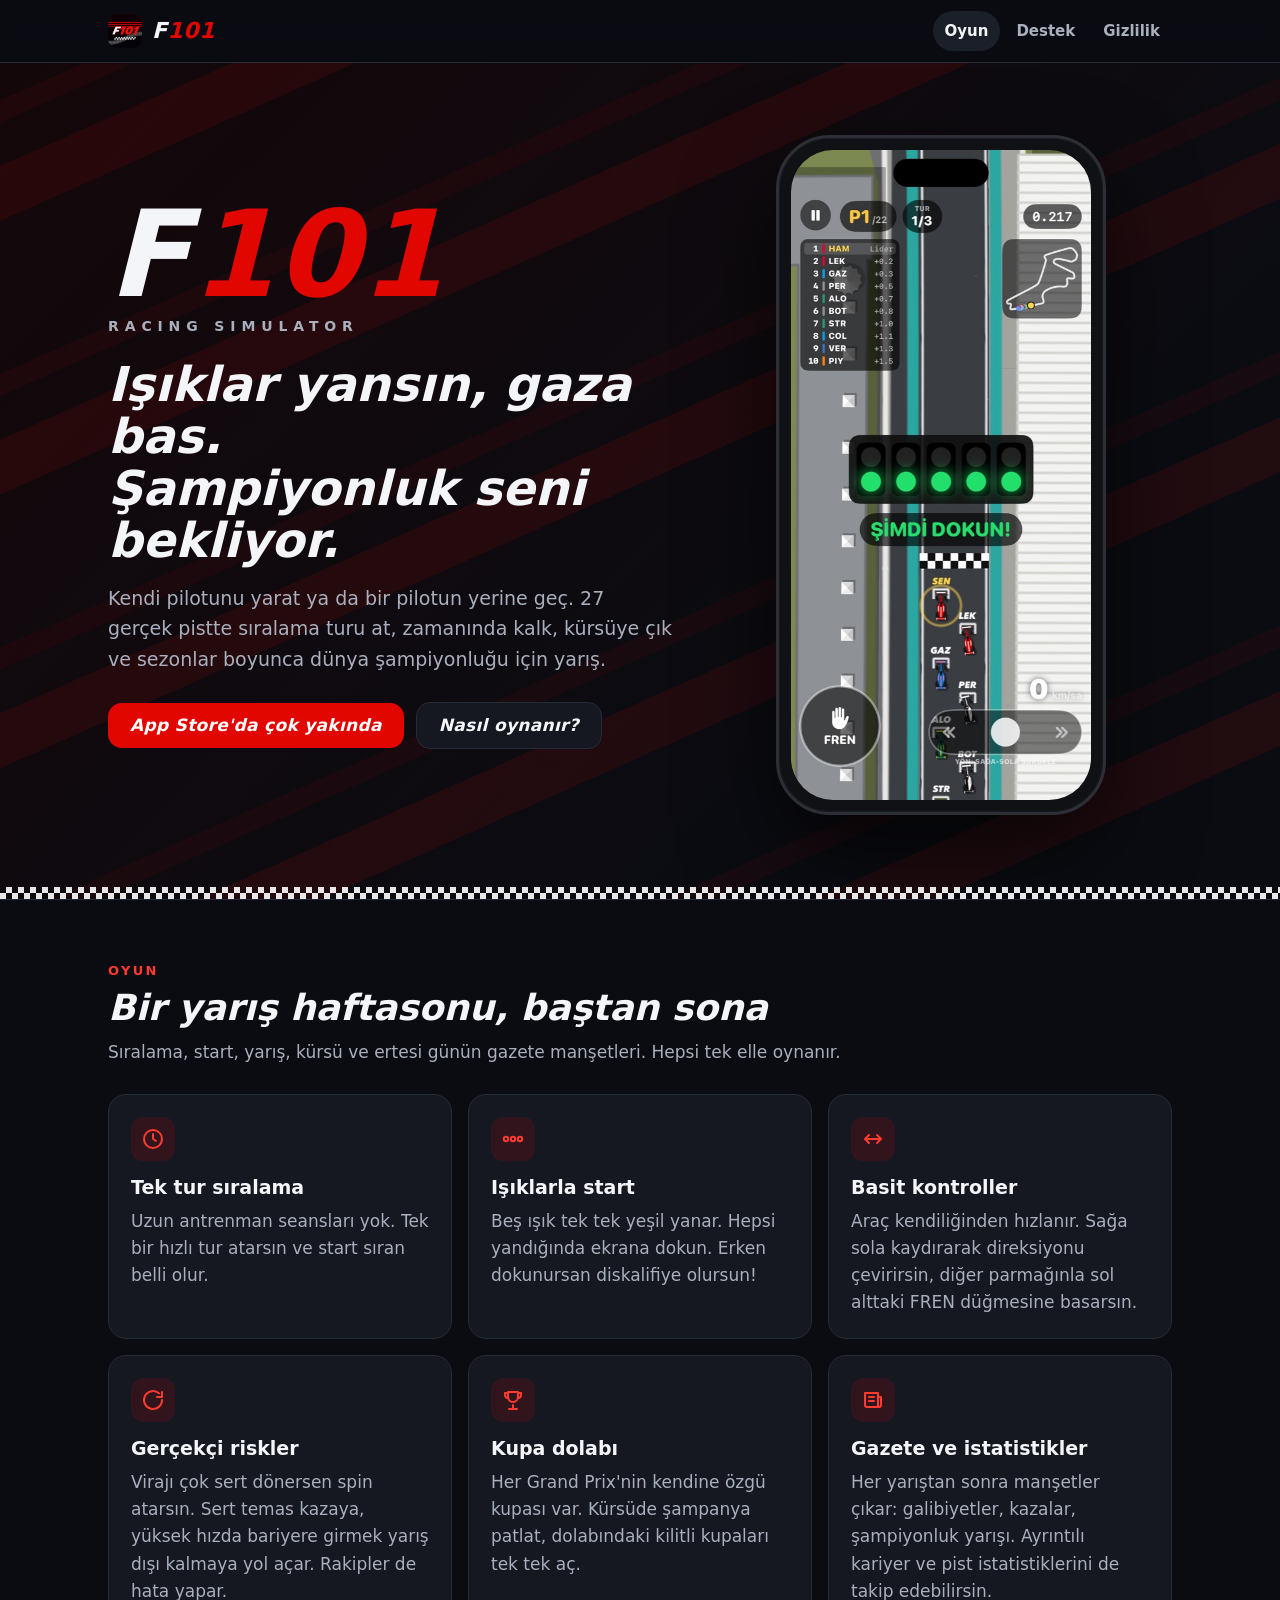
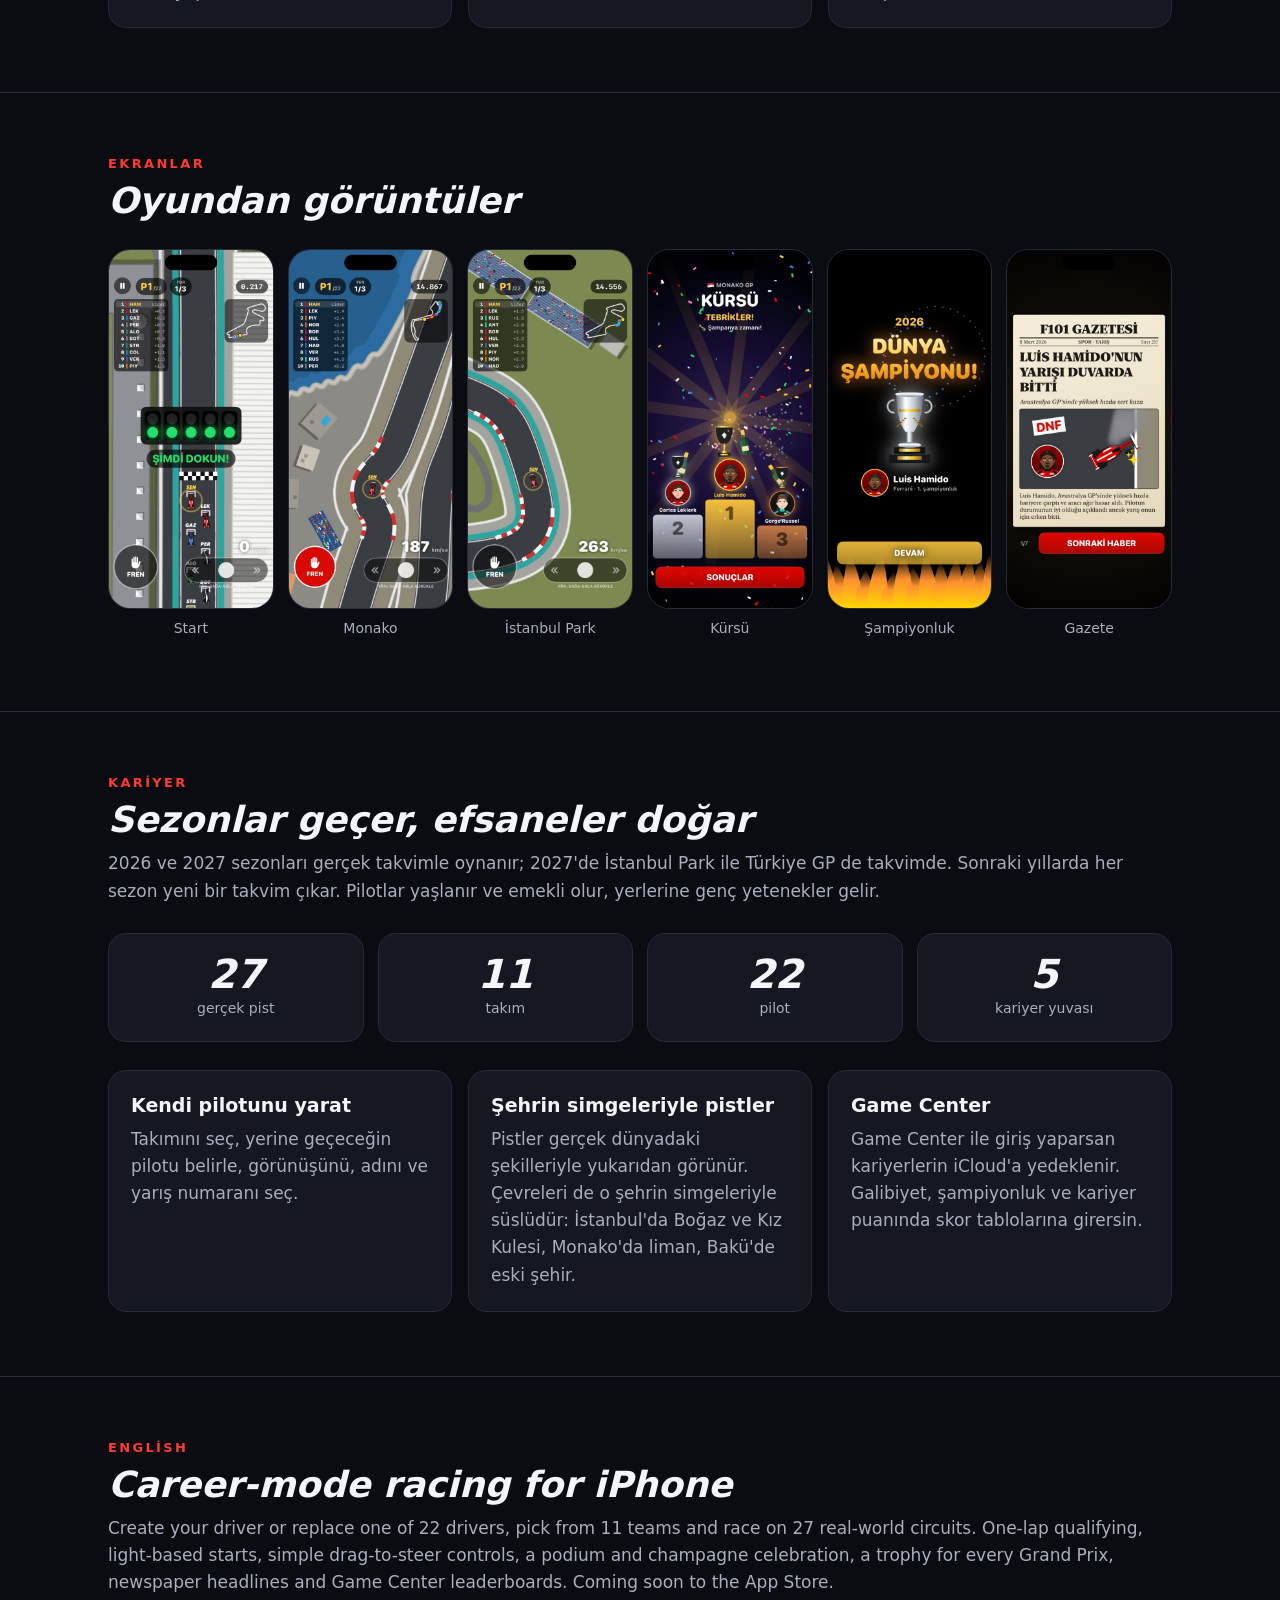
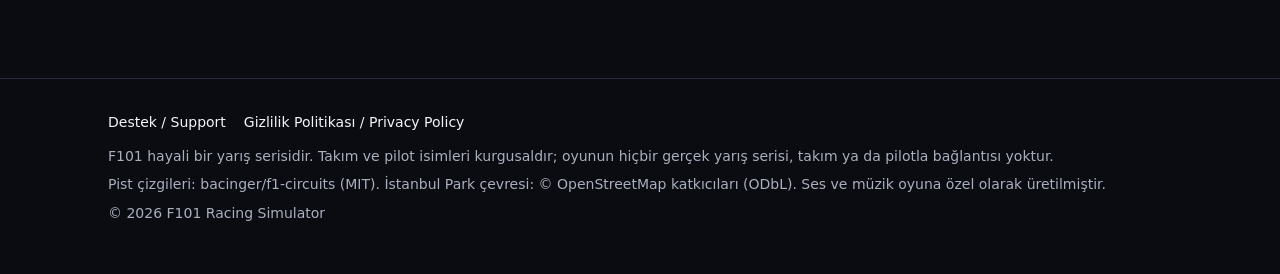
==== index.html @ fc6f36b9 "F101 Racing Simulator tanıtım, destek ve gizlilik sitesi Co-Authored-By: Claude Opus 5.5 <noreply@an" ====
<!doctype html>
<html lang="tr">
<head>
  <meta charset="utf-8">
  <meta name="viewport" content="width=device-width, initial-scale=1">
  <title>F101 Racing Simulator</title>
  <meta name="description" content="F101 Racing Simulator: kendi pilotunu yarat, takımını seç ve 27 gerçek pistte dünya şampiyonluğu için yarış. iPhone için kariyer modlu yarış oyunu.">
  <meta name="theme-color" content="#0b0c12">
  <meta property="og:title" content="F101 Racing Simulator">
  <meta property="og:description" content="Kariyer modlu yarış simülatörü: 27 gerçek pist, 11 takım, sezonlar, kupalar ve dünya şampiyonluğu.">
  <meta property="og:image" content="https://demirunluer.github.io/F101RacingSimulator-site/assets/og.jpg">
  <meta property="og:type" content="website">
  <meta name="twitter:card" content="summary_large_image">
  <link rel="icon" href="assets/icon.png">
  <link rel="apple-touch-icon" href="assets/icon.png">
  <link rel="stylesheet" href="style.css">
</head>
<body>
  <header class="site">
    <div class="wrap">
      <a class="brand" href="index.html"><img src="assets/icon.png" alt=""><span>F<b>101</b></span></a>
      <nav class="site">
        <a class="on" href="index.html">Oyun</a>
        <a href="support.html">Destek</a>
        <a href="privacy.html">Gizlilik</a>
      </nav>
    </div>
  </header>

  <section class="hero">
    <div class="wrap">
      <div>
        <p class="logo-big">F<b>101</b></p>
        <p class="logo-sub">RACING SIMULATOR</p>
        <h1>Işıklar yansın, gaza bas.<br>Şampiyonluk seni bekliyor.</h1>
        <p class="lead">Kendi pilotunu yarat ya da bir pilotun yerine geç. 27 gerçek pistte sıralama turu at,
          zamanında kalk, kürsüye çık ve sezonlar boyunca dünya şampiyonluğu için yarış.</p>
        <div class="cta">
          <span class="btn" aria-disabled="true">
            App Store'da çok yakında
          </span>
          <a class="btn ghost" href="support.html">Nasıl oynanır?</a>
        </div>
      </div>
      <div class="phone"><img src="assets/1_start-isiklari.jpg" alt="Start ışıkları: beş ışık yeşil, ŞİMDİ DOKUN yazısı ve start ızgarasındaki araçlar"></div>
    </div>
    <div class="checker"></div>
  </section>

  <main>
    <section class="block">
      <div class="wrap">
        <p class="kicker">Oyun</p>
        <h2>Bir yarış haftasonu, baştan sona</h2>
        <p class="muted">Sıralama, start, yarış, kürsü ve ertesi günün gazete manşetleri. Hepsi tek elle oynanır.</p>
        <div class="grid">
          <div class="card">
            <div class="icon"><svg viewBox="0 0 24 24" fill="none" stroke="currentColor" stroke-width="2" stroke-linecap="round" stroke-linejoin="round" aria-hidden="true"><circle cx="12" cy="12" r="9"/><path d="M12 7v5l3 2"/></svg></div>
            <h3>Tek tur sıralama</h3>
            <p class="muted">Uzun antrenman seansları yok. Tek bir hızlı tur atarsın ve start sıran belli olur.</p>
          </div>
          <div class="card">
            <div class="icon"><svg viewBox="0 0 24 24" fill="none" stroke="currentColor" stroke-width="2" aria-hidden="true"><circle cx="5" cy="12" r="2.2"/><circle cx="12" cy="12" r="2.2"/><circle cx="19" cy="12" r="2.2"/></svg></div>
            <h3>Işıklarla start</h3>
            <p class="muted">Beş ışık tek tek yeşil yanar. Hepsi yandığında ekrana dokun. Erken dokunursan diskalifiye olursun!</p>
          </div>
          <div class="card">
            <div class="icon"><svg viewBox="0 0 24 24" fill="none" stroke="currentColor" stroke-width="2" stroke-linecap="round" aria-hidden="true"><path d="M4 12h16M8 8l-4 4 4 4M16 8l4 4-4 4"/></svg></div>
            <h3>Basit kontroller</h3>
            <p class="muted">Araç kendiliğinden hızlanır. Sağa sola kaydırarak direksiyonu çevirirsin, diğer parmağınla sol alttaki FREN düğmesine basarsın.</p>
          </div>
          <div class="card">
            <div class="icon"><svg viewBox="0 0 24 24" fill="none" stroke="currentColor" stroke-width="2" stroke-linecap="round" stroke-linejoin="round" aria-hidden="true"><path d="M21 12a9 9 0 1 1-3-6.7"/><path d="M21 4v5h-5"/></svg></div>
            <h3>Gerçekçi riskler</h3>
            <p class="muted">Virajı çok sert dönersen spin atarsın. Sert temas kazaya, yüksek hızda bariyere girmek yarış dışı kalmaya yol açar. Rakipler de hata yapar.</p>
          </div>
          <div class="card">
            <div class="icon"><svg viewBox="0 0 24 24" fill="none" stroke="currentColor" stroke-width="2" stroke-linecap="round" stroke-linejoin="round" aria-hidden="true"><path d="M8 21h8M12 17v4M7 4h10v5a5 5 0 0 1-10 0V4z"/><path d="M17 5h3v2a3 3 0 0 1-3 3M7 5H4v2a3 3 0 0 0 3 3"/></svg></div>
            <h3>Kupa dolabı</h3>
            <p class="muted">Her Grand Prix'nin kendine özgü kupası var. Kürsüde şampanya patlat, dolabındaki kilitli kupaları tek tek aç.</p>
          </div>
          <div class="card">
            <div class="icon"><svg viewBox="0 0 24 24" fill="none" stroke="currentColor" stroke-width="2" stroke-linecap="round" stroke-linejoin="round" aria-hidden="true"><path d="M4 5h13v14H6a2 2 0 0 1-2-2V5z"/><path d="M17 9h3v8a2 2 0 0 1-2 2"/><path d="M8 9h5M8 13h5"/></svg></div>
            <h3>Gazete ve istatistikler</h3>
            <p class="muted">Her yarıştan sonra manşetler çıkar: galibiyetler, kazalar, şampiyonluk yarışı. Ayrıntılı kariyer ve pist istatistiklerini de takip edebilirsin.</p>
          </div>
        </div>
      </div>
    </section>

    <section class="block">
      <div class="wrap">
        <p class="kicker">Ekranlar</p>
        <h2>Oyundan görüntüler</h2>
        <div class="shots">
          <figure><img src="assets/1_start-isiklari.jpg" alt="Start ışıkları ve start ızgarası" loading="lazy"><figcaption>Start</figcaption></figure>
          <figure><img src="assets/2_monako-yaris.jpg" alt="Monako'da liman kenarında yarış" loading="lazy"><figcaption>Monako</figcaption></figure>
          <figure><img src="assets/3_istanbul-yaris.jpg" alt="İstanbul Park'ta yarış" loading="lazy"><figcaption>İstanbul Park</figcaption></figure>
          <figure><img src="assets/4_kursu.jpg" alt="Kürsü ve kupalar" loading="lazy"><figcaption>Kürsü</figcaption></figure>
          <figure><img src="assets/5_dunya-sampiyonu.jpg" alt="Dünya şampiyonluğu kutlaması" loading="lazy"><figcaption>Şampiyonluk</figcaption></figure>
          <figure><img src="assets/6_gazete.jpg" alt="Yarış sonrası gazete manşeti" loading="lazy"><figcaption>Gazete</figcaption></figure>
        </div>
      </div>
    </section>

    <section class="block">
      <div class="wrap">
        <p class="kicker">Kariyer</p>
        <h2>Sezonlar geçer, efsaneler doğar</h2>
        <p class="muted">2026 ve 2027 sezonları gerçek takvimle oynanır; 2027'de İstanbul Park ile Türkiye GP de takvimde.
          Sonraki yıllarda her sezon yeni bir takvim çıkar. Pilotlar yaşlanır ve emekli olur, yerlerine genç yetenekler gelir.</p>
        <div class="stats">
          <div class="stat"><b>27</b><span>gerçek pist</span></div>
          <div class="stat"><b>11</b><span>takım</span></div>
          <div class="stat"><b>22</b><span>pilot</span></div>
          <div class="stat"><b>5</b><span>kariyer yuvası</span></div>
        </div>
        <div class="grid">
          <div class="card">
            <h3>Kendi pilotunu yarat</h3>
            <p class="muted">Takımını seç, yerine geçeceğin pilotu belirle, görünüşünü, adını ve yarış numaranı seç.</p>
          </div>
          <div class="card">
            <h3>Şehrin simgeleriyle pistler</h3>
            <p class="muted">Pistler gerçek dünyadaki şekilleriyle yukarıdan görünür. Çevreleri de o şehrin simgeleriyle süslüdür: İstanbul'da Boğaz ve Kız Kulesi, Monako'da liman, Bakü'de eski şehir.</p>
          </div>
          <div class="card">
            <h3>Game Center</h3>
            <p class="muted">Game Center ile giriş yaparsan kariyerlerin iCloud'a yedeklenir. Galibiyet, şampiyonluk ve kariyer puanında skor tablolarına girersin.</p>
          </div>
        </div>
      </div>
    </section>

    <section class="block">
      <div class="wrap">
        <p class="kicker">English</p>
        <h2>Career-mode racing for iPhone</h2>
        <p class="muted">Create your driver or replace one of 22 drivers, pick from 11 teams and race on 27 real-world circuits.
          One-lap qualifying, light-based starts, simple drag-to-steer controls, a podium and champagne celebration,
          a trophy for every Grand Prix, newspaper headlines and Game Center leaderboards. Coming soon to the App Store.</p>
      </div>
    </section>
  </main>

  <footer class="site">
    <div class="wrap">
      <div class="links">
        <a href="support.html">Destek / Support</a>
        <a href="privacy.html">Gizlilik Politikası / Privacy Policy</a>
      </div>
      <p>F101 hayali bir yarış serisidir. Takım ve pilot isimleri kurgusaldır; oyunun hiçbir gerçek yarış serisi, takım ya da pilotla bağlantısı yoktur.</p>
      <p>Pist çizgileri: bacinger/f1-circuits (MIT). İstanbul Park çevresi: © OpenStreetMap katkıcıları (ODbL). Ses ve müzik oyuna özel olarak üretilmiştir.</p>
      <p>© 2026 F101 Racing Simulator</p>
    </div>
  </footer>
</body>
</html>
---- style.css ----
:root {
  --bg: #0b0c12;
  --bg-2: #14070a;
  --card: #151821;
  --card-2: #1b1f2a;
  --line: #262b38;
  --text: #f4f5f8;
  --text-2: #a9afbd;
  --red: #e10600;
  --red-2: #ff3b30;
  --green: #22d36b;
  --gold: #f5c542;
  --radius: 18px;
  --wrap: 1120px;
  --rounded: ui-rounded, "SF Pro Rounded", "Arial Rounded MT Bold", system-ui, -apple-system, "Segoe UI", sans-serif;
  --sans: system-ui, -apple-system, "Segoe UI", Roboto, "Helvetica Neue", Arial, sans-serif;
  color-scheme: dark;
}

* { box-sizing: border-box; }
html { -webkit-text-size-adjust: 100%; }
body {
  margin: 0;
  background: var(--bg);
  color: var(--text);
  font: 17px/1.6 var(--sans);
  overflow-x: hidden;
}
img { max-width: 100%; display: block; }
a { color: var(--red-2); text-decoration: none; }
a:hover { text-decoration: underline; }
.wrap { max-width: var(--wrap); margin: 0 auto; padding: 0 16px; }
@media (min-width: 720px) { .wrap { padding: 0 28px; } }

/* Başlık çubuğu */
header.site {
  position: sticky; top: 0; z-index: 10;
  background: rgba(11, 12, 18, 0.86);
  backdrop-filter: saturate(160%) blur(14px);
  -webkit-backdrop-filter: saturate(160%) blur(14px);
  border-bottom: 1px solid var(--line);
}
header.site .wrap { display: flex; align-items: center; gap: 12px; height: 62px; }
.brand { display: flex; align-items: center; gap: 10px; color: var(--text); font: italic 900 22px/1 var(--rounded); letter-spacing: 0.5px; }
.brand:hover { text-decoration: none; }
.brand img { width: 34px; height: 34px; border-radius: 9px; }
.brand b { color: var(--red); font-weight: 900; }
nav.site { margin-left: auto; display: flex; gap: 4px; }
nav.site a { color: var(--text-2); font-weight: 600; font-size: 15px; padding: 8px 12px; border-radius: 999px; }
nav.site a:hover { color: var(--text); background: var(--card); text-decoration: none; }
nav.site a.on { color: var(--text); background: var(--card-2); }
@media (max-width: 520px) {
  .brand span { display: none; }
  nav.site a { padding: 8px 9px; font-size: 14px; }
}

.checker {
  height: 12px;
  background-image:
    linear-gradient(45deg, #fff 25%, transparent 25%, transparent 75%, #fff 75%),
    linear-gradient(45deg, #fff 25%, transparent 25%, transparent 75%, #fff 75%);
  background-size: 12px 12px;
  background-position: 0 0, 6px 6px;
  opacity: 0.9;
}

/* Ana sayfa vitrini */
.hero {
  position: relative;
  background:
    repeating-linear-gradient(-24deg, transparent 0 140px, rgba(225, 6, 0, 0.10) 140px 190px, transparent 190px 230px, rgba(225, 6, 0, 0.06) 230px 250px),
    linear-gradient(135deg, var(--bg-2), var(--bg) 70%);
  border-bottom: 1px solid var(--line);
  overflow: hidden;
}
.hero .wrap { display: grid; gap: 36px; align-items: center; padding-top: 56px; padding-bottom: 56px; }
@media (min-width: 880px) { .hero .wrap { grid-template-columns: 1.1fr 0.9fr; padding-top: 72px; padding-bottom: 72px; } }
.logo-big { font: italic 900 clamp(64px, 12vw, 120px)/0.9 var(--rounded); letter-spacing: 1px; margin: 0; }
.logo-big b { color: var(--red); }
.logo-sub { margin: 10px 0 26px; font: 800 14px/1 var(--rounded); letter-spacing: 0.42em; color: var(--text-2); }
.hero h1 { font: italic 900 clamp(30px, 5vw, 48px)/1.08 var(--rounded); margin: 0 0 16px; }
.hero p.lead { font-size: 19px; color: var(--text-2); margin: 0 0 28px; max-width: 34em; }
.cta { display: flex; flex-wrap: wrap; gap: 12px; align-items: center; }
.btn {
  display: inline-flex; align-items: center; gap: 10px;
  padding: 14px 22px; border-radius: 14px;
  font: italic 900 17px/1 var(--rounded); letter-spacing: 0.3px;
  color: #fff; background: var(--red); border: 0;
}
.btn:hover { text-decoration: none; background: var(--red-2); }
.btn.ghost { background: var(--card); color: var(--text); border: 1px solid var(--line); }
.btn.ghost:hover { background: var(--card-2); }
.btn svg { width: 20px; height: 20px; }
.soon { font-size: 14px; color: var(--text-2); }

.phone {
  justify-self: center;
  width: min(330px, 78vw);
  padding: 12px;
  border-radius: 54px;
  background: #101114;
  border: 3px solid #2c2f36;
  box-shadow: 0 40px 90px rgba(0, 0, 0, 0.65), 0 0 0 1px rgba(255, 255, 255, 0.04) inset;
}
.phone img { border-radius: 42px; width: 100%; aspect-ratio: 1179 / 2556; object-fit: cover; }

/* Bölümler */
section.block { padding: 64px 0; }
section.block + section.block { border-top: 1px solid var(--line); }
h2 { font: italic 900 clamp(26px, 4vw, 36px)/1.15 var(--rounded); margin: 0 0 10px; }
h2 + p.muted { margin-top: 0; }
h3 { font: 800 19px/1.3 var(--rounded); margin: 0 0 8px; }
.muted { color: var(--text-2); }
.kicker { color: var(--red-2); font: 800 13px/1 var(--rounded); letter-spacing: 0.18em; text-transform: uppercase; margin: 0 0 10px; }

.grid { display: grid; gap: 16px; grid-template-columns: repeat(auto-fit, minmax(260px, 1fr)); margin-top: 28px; }
.card {
  background: var(--card);
  border: 1px solid var(--line);
  border-radius: var(--radius);
  padding: 22px;
}
.card p { margin: 0 0 10px; }
.card p:last-child { margin-bottom: 0; }
.card .icon {
  width: 44px; height: 44px; border-radius: 12px;
  display: grid; place-items: center; margin-bottom: 14px;
  background: rgba(225, 6, 0, 0.14); color: var(--red-2);
}
.card .icon svg { width: 24px; height: 24px; }

.shots {
  display: grid; gap: 14px; margin-top: 28px;
  grid-template-columns: repeat(6, minmax(150px, 1fr));
  overflow-x: auto; padding-bottom: 8px;
  scroll-snap-type: x mandatory;
}
.shots figure { margin: 0; scroll-snap-align: start; }
.shots img { border-radius: 22px; border: 1px solid var(--line); width: 100%; aspect-ratio: 1179 / 2556; object-fit: cover; background: var(--card); }
.shots figcaption { font-size: 14px; color: var(--text-2); margin-top: 8px; text-align: center; }

.stats { display: grid; gap: 14px; grid-template-columns: repeat(auto-fit, minmax(150px, 1fr)); margin-top: 28px; }
.stat { background: var(--card); border: 1px solid var(--line); border-radius: var(--radius); padding: 20px; text-align: center; }
.stat b { display: block; font: italic 900 40px/1 var(--rounded); color: var(--text); }
.stat span { font-size: 14px; color: var(--text-2); }

/* Destek / gizlilik metinleri */
main.doc { padding: 48px 0 64px; }
main.doc h1 { font: italic 900 clamp(32px, 5vw, 44px)/1.1 var(--rounded); margin: 0 0 12px; }
main.doc h2 { margin-top: 44px; }
main.doc .card { margin-top: 16px; }
.lang { display: inline-block; font: 800 12px/1 var(--rounded); letter-spacing: 0.16em; color: var(--text-2); border: 1px solid var(--line); padding: 6px 10px; border-radius: 999px; margin: 0 0 16px; }
details {
  background: var(--card); border: 1px solid var(--line); border-radius: 14px;
  padding: 0 18px; margin-top: 10px;
}
details summary { cursor: pointer; font-weight: 700; padding: 16px 0; list-style: none; display: flex; justify-content: space-between; gap: 12px; }
details summary::-webkit-details-marker { display: none; }
details summary::after { content: "+"; color: var(--red-2); font: 800 22px/1 var(--rounded); }
details[open] summary::after { content: "–"; }
details > div { padding: 0 0 16px; color: var(--text-2); }
details > div p { margin: 0 0 8px; }
ul.clean { margin: 8px 0 0; padding-left: 20px; }
ul.clean li { margin: 4px 0; }
kbd { font: 600 13px/1 var(--sans); background: var(--card-2); border: 1px solid var(--line); border-radius: 6px; padding: 3px 6px; }
hr.sep { border: 0; border-top: 1px solid var(--line); margin: 56px 0; }

footer.site { border-top: 1px solid var(--line); padding: 32px 0 44px; color: var(--text-2); font-size: 14px; }
footer.site .links { display: flex; flex-wrap: wrap; gap: 6px 18px; margin-bottom: 12px; }
footer.site .links a { color: var(--text); }
footer.site p { margin: 6px 0; }
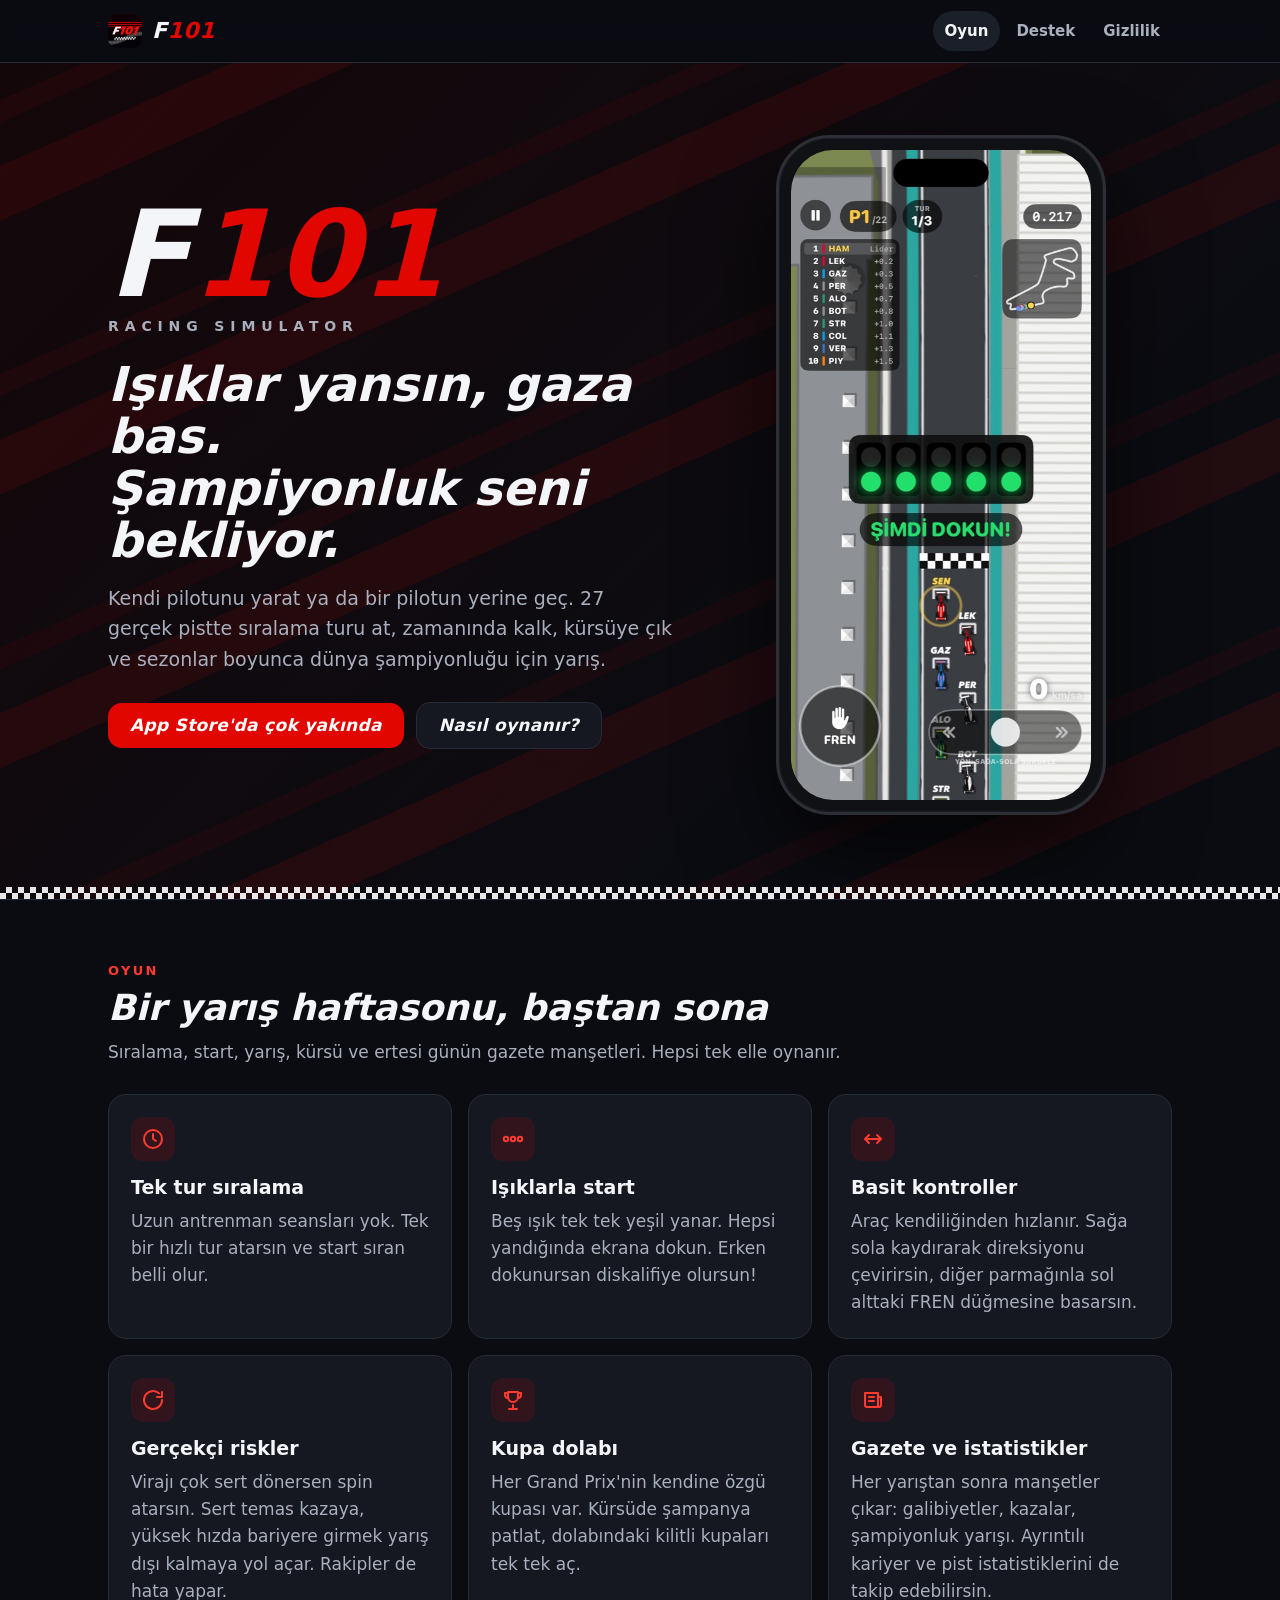
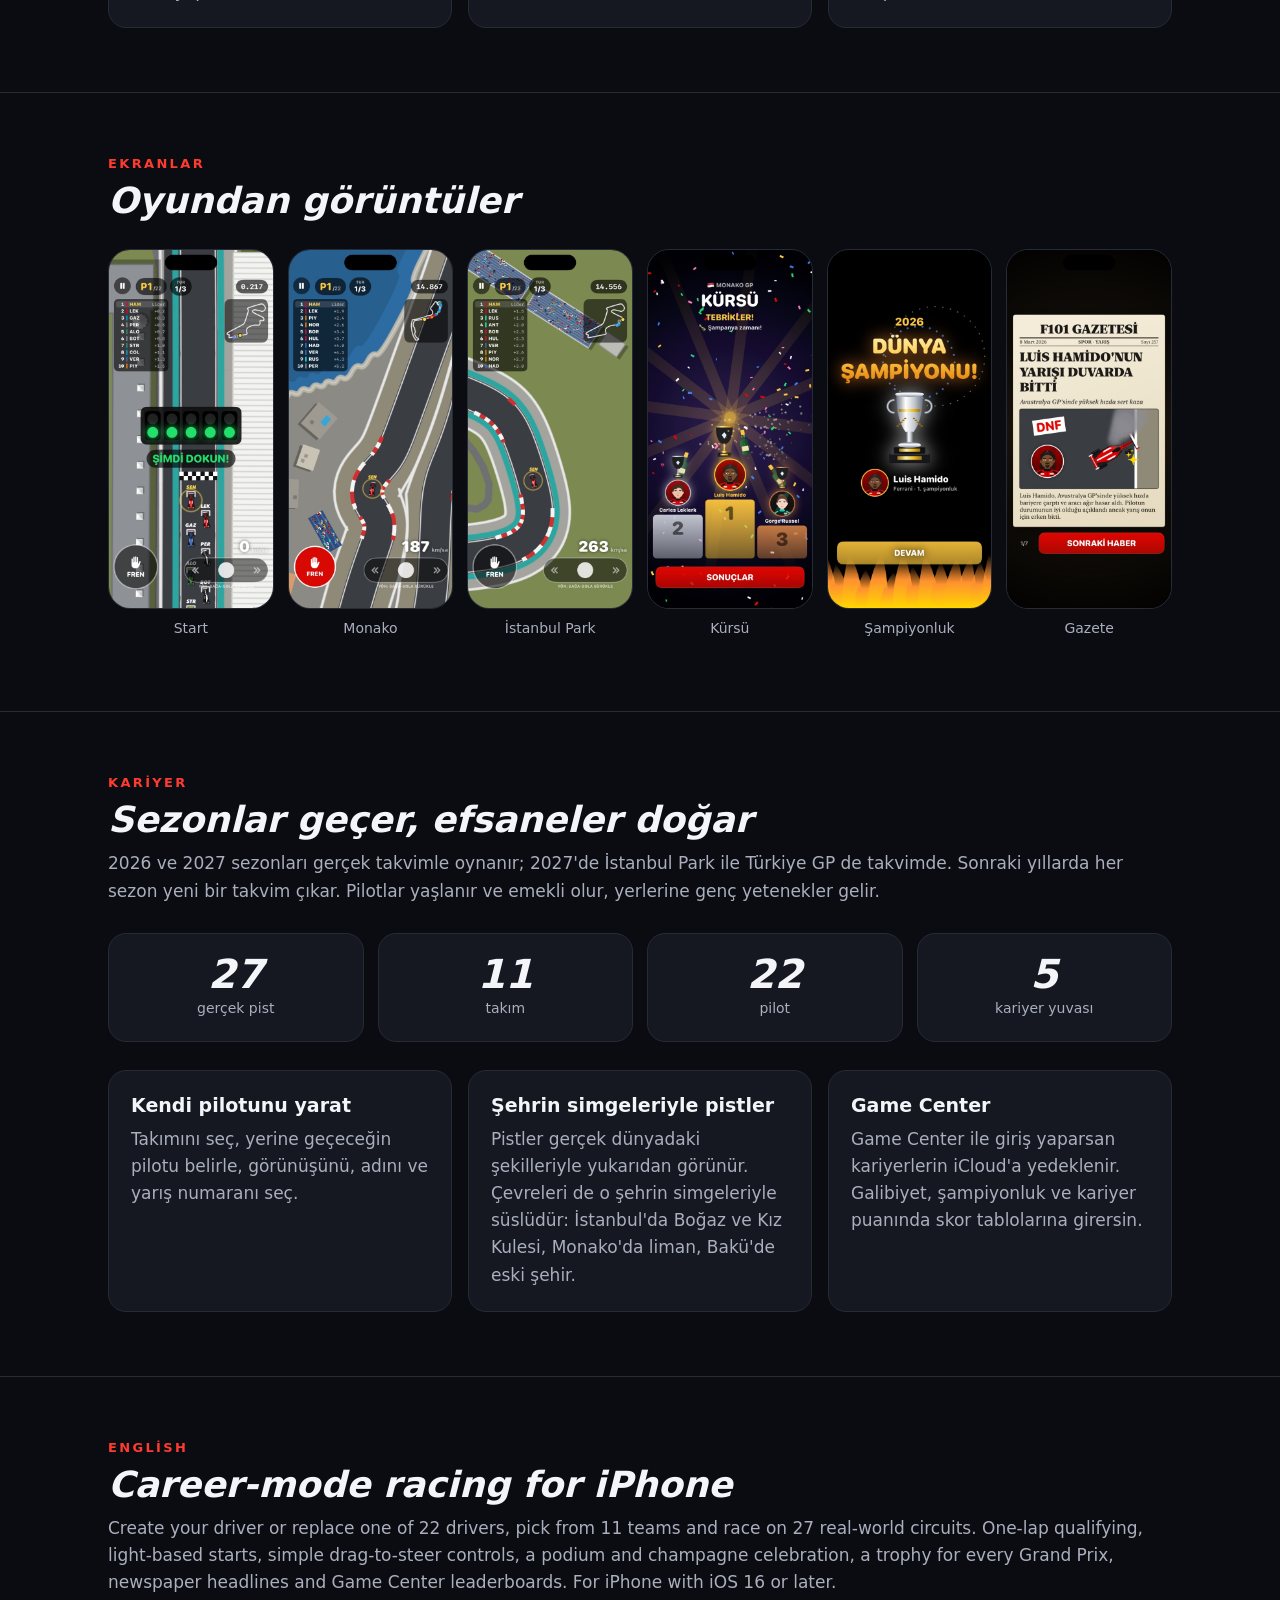
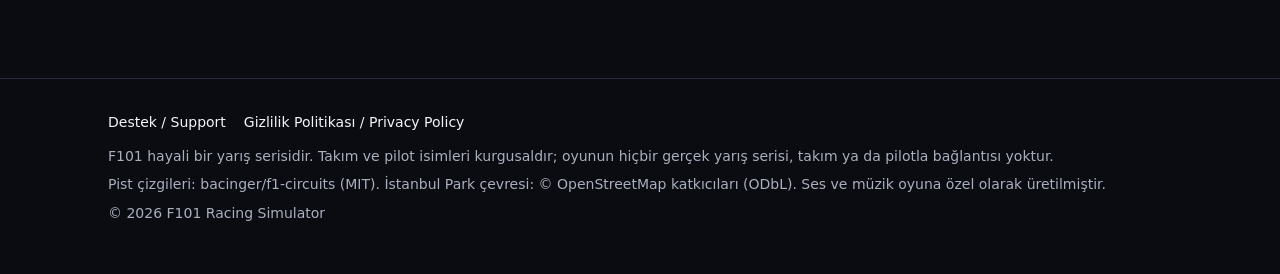
==== commit 2c0a2ae9: "Destek e-postası, sürüm kontrolü notu ve otomatik App Store bağlantısı Oyun App Store'da yayınlanınc" ====
--- a/index.html
+++ b/index.html
@@ -36,9 +36,8 @@
         <p class="lead">Kendi pilotunu yarat ya da bir pilotun yerine geç. 27 gerçek pistte sıralama turu at,
           zamanında kalk, kürsüye çık ve sezonlar boyunca dünya şampiyonluğu için yarış.</p>
         <div class="cta">
-          <span class="btn" aria-disabled="true">
-            App Store'da çok yakında
-          </span>
+          <span class="btn" id="store-soon" aria-disabled="true">App Store'da çok yakında</span>
+          <a class="btn" id="store-link" href="#" hidden>App Store'dan İndir</a>
           <a class="btn ghost" href="support.html">Nasıl oynanır?</a>
         </div>
       </div>
@@ -138,7 +137,7 @@
         <h2>Career-mode racing for iPhone</h2>
         <p class="muted">Create your driver or replace one of 22 drivers, pick from 11 teams and race on 27 real-world circuits.
           One-lap qualifying, light-based starts, simple drag-to-steer controls, a podium and champagne celebration,
-          a trophy for every Grand Prix, newspaper headlines and Game Center leaderboards. Coming soon to the App Store.</p>
+          a trophy for every Grand Prix, newspaper headlines and Game Center leaderboards. For iPhone with iOS 16 or later.</p>
       </div>
     </section>
   </main>
@@ -148,11 +147,30 @@
       <div class="links">
         <a href="support.html">Destek / Support</a>
         <a href="privacy.html">Gizlilik Politikası / Privacy Policy</a>
+        <a href="#" data-store hidden>App Store</a>
       </div>
       <p>F101 hayali bir yarış serisidir. Takım ve pilot isimleri kurgusaldır; oyunun hiçbir gerçek yarış serisi, takım ya da pilotla bağlantısı yoktur.</p>
       <p>Pist çizgileri: bacinger/f1-circuits (MIT). İstanbul Park çevresi: © OpenStreetMap katkıcıları (ODbL). Ses ve müzik oyuna özel olarak üretilmiştir.</p>
       <p>© 2026 F101 Racing Simulator</p>
     </div>
   </footer>
+  <script>
+    // Oyun App Store'da yayınlandığında "çok yakında" yerine mağaza bağlantısı kendiliğinden görünür.
+    (async () => {
+      for (const country of ["tr", "us"]) {
+        try {
+          const r = await fetch("https://itunes.apple.com/lookup?bundleId=com.demirunluer.F101RacingSimulator&country=" + country);
+          const app = (await r.json()).results?.[0];
+          if (!app?.trackViewUrl) continue;
+          const link = document.getElementById("store-link");
+          link.href = app.trackViewUrl;
+          link.hidden = false;
+          document.getElementById("store-soon").hidden = true;
+          document.querySelectorAll("[data-store]").forEach(a => { a.href = app.trackViewUrl; a.hidden = false; });
+          return;
+        } catch (e) { /* bağlantı yoksa "çok yakında" kalır */ }
+      }
+    })();
+  </script>
 </body>
 </html>
--- a/style.css
+++ b/style.css
@@ -18,6 +18,7 @@
 }
 
 * { box-sizing: border-box; }
+[hidden] { display: none !important; }
 html { -webkit-text-size-adjust: 100%; }
 body {
   margin: 0;
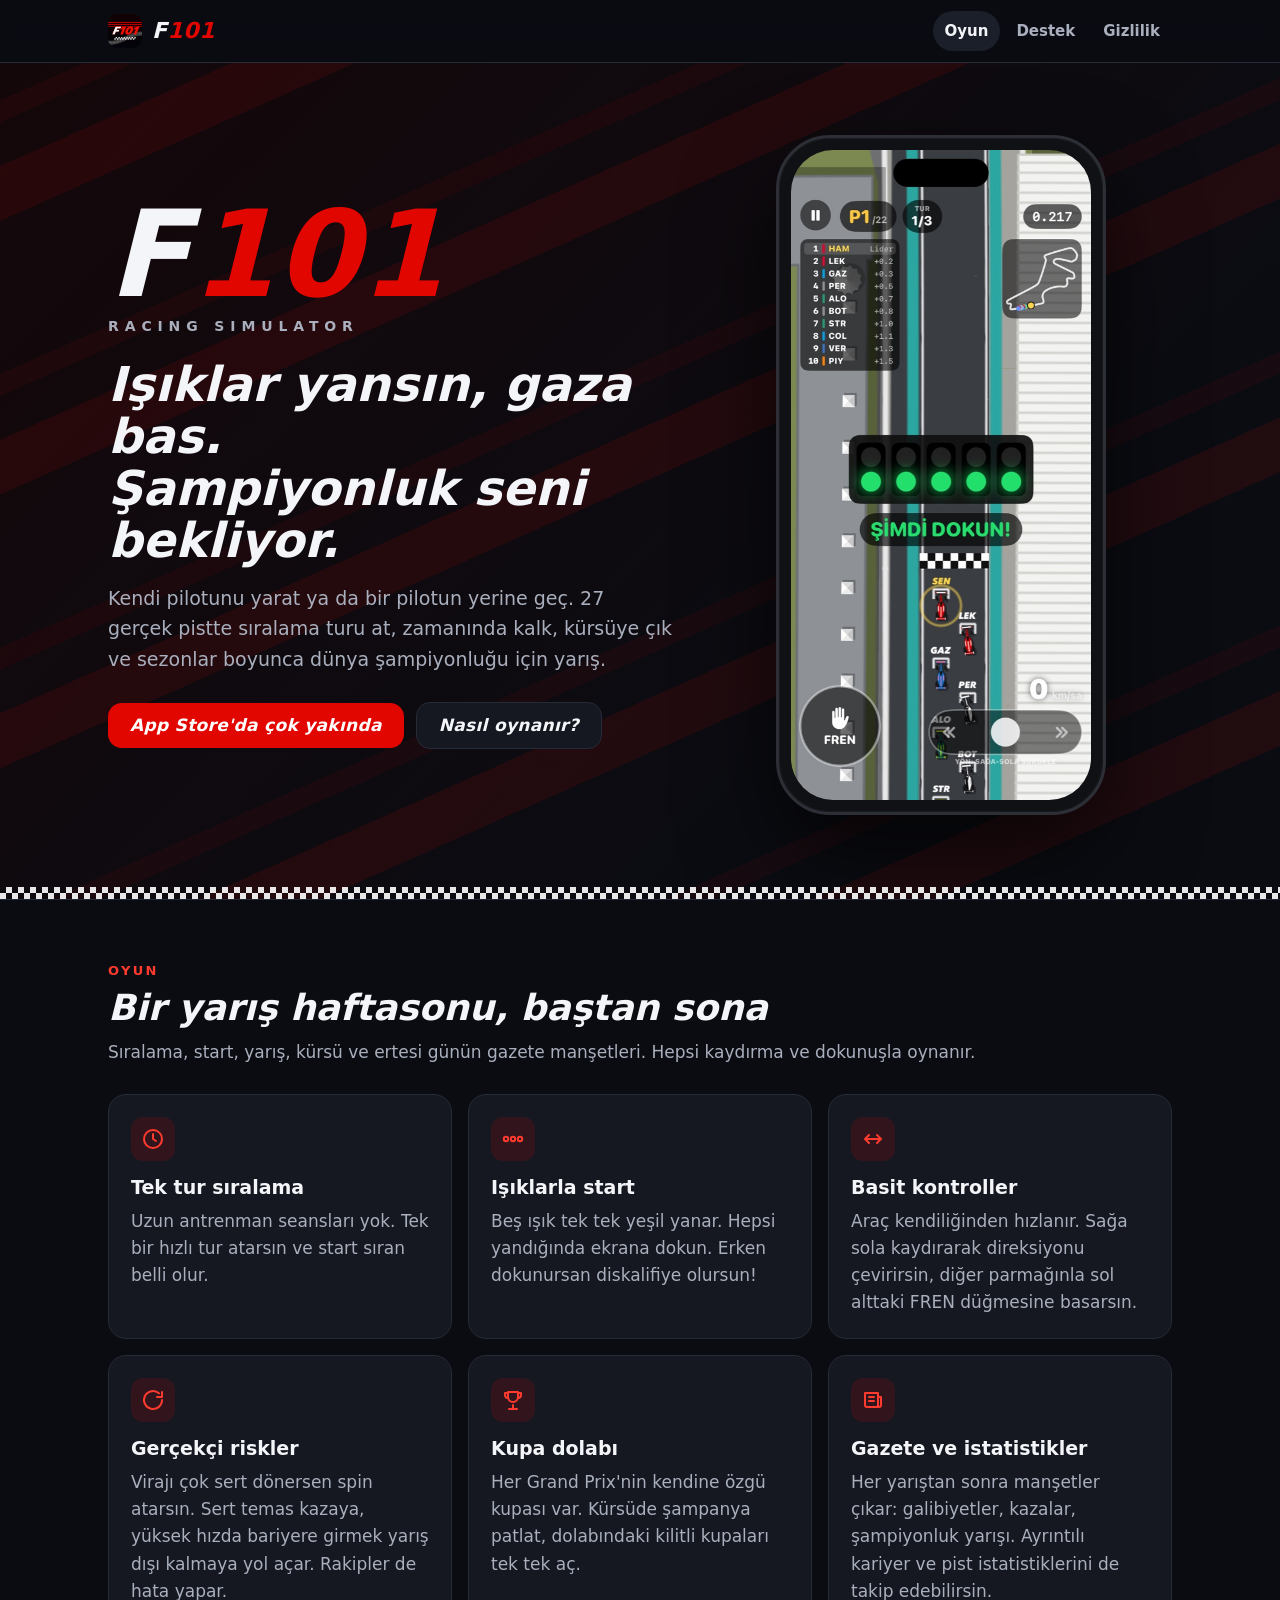
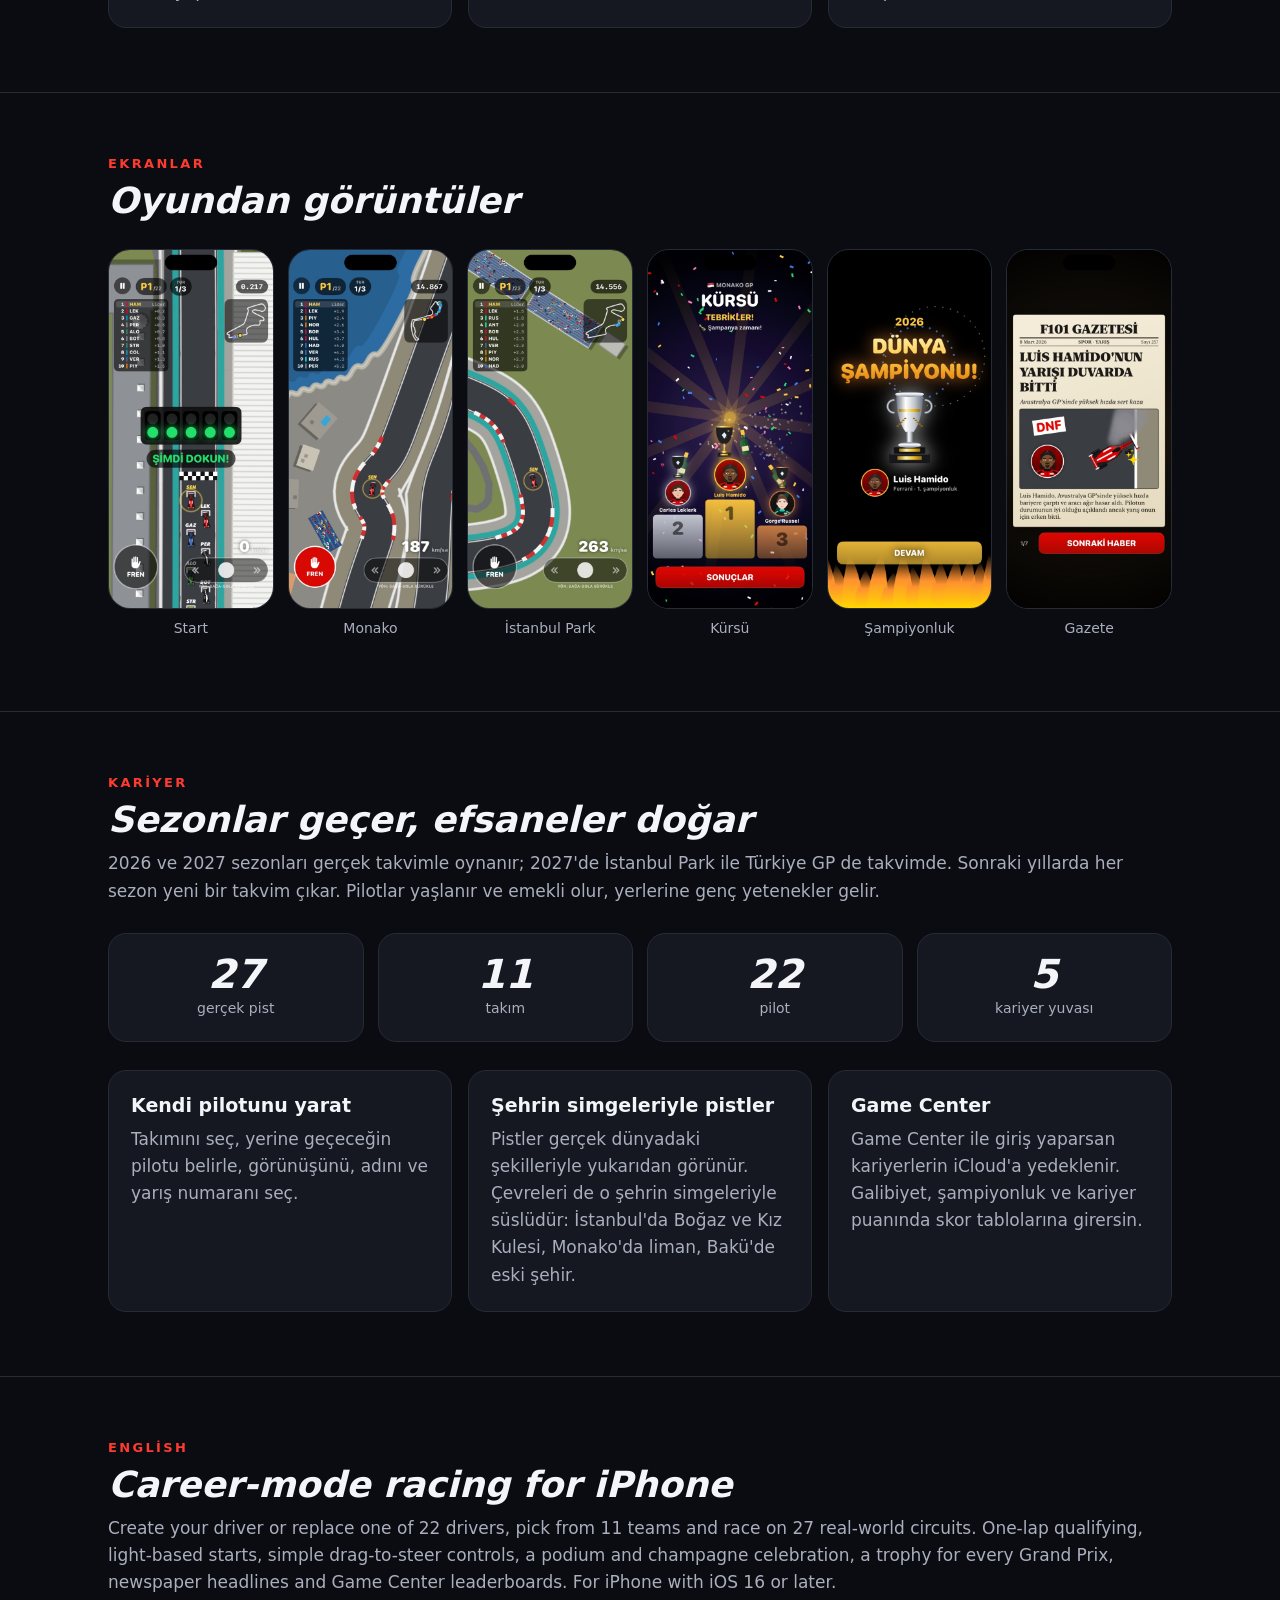
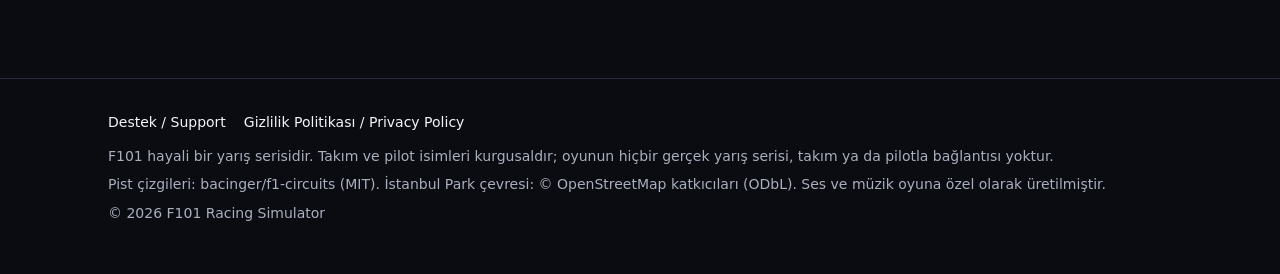
==== commit 305bf606: "Ana sayfa: kontrol açıklaması düzeltildi Co-Authored-By: Claude Opus 5.5 <noreply@anthropic.com>" ====
--- a/index.html
+++ b/index.html
@@ -51,7 +51,7 @@
       <div class="wrap">
         <p class="kicker">Oyun</p>
         <h2>Bir yarış haftasonu, baştan sona</h2>
-        <p class="muted">Sıralama, start, yarış, kürsü ve ertesi günün gazete manşetleri. Hepsi tek elle oynanır.</p>
+        <p class="muted">Sıralama, start, yarış, kürsü ve ertesi günün gazete manşetleri. Hepsi kaydırma ve dokunuşla oynanır.</p>
         <div class="grid">
           <div class="card">
             <div class="icon"><svg viewBox="0 0 24 24" fill="none" stroke="currentColor" stroke-width="2" stroke-linecap="round" stroke-linejoin="round" aria-hidden="true"><circle cx="12" cy="12" r="9"/><path d="M12 7v5l3 2"/></svg></div>
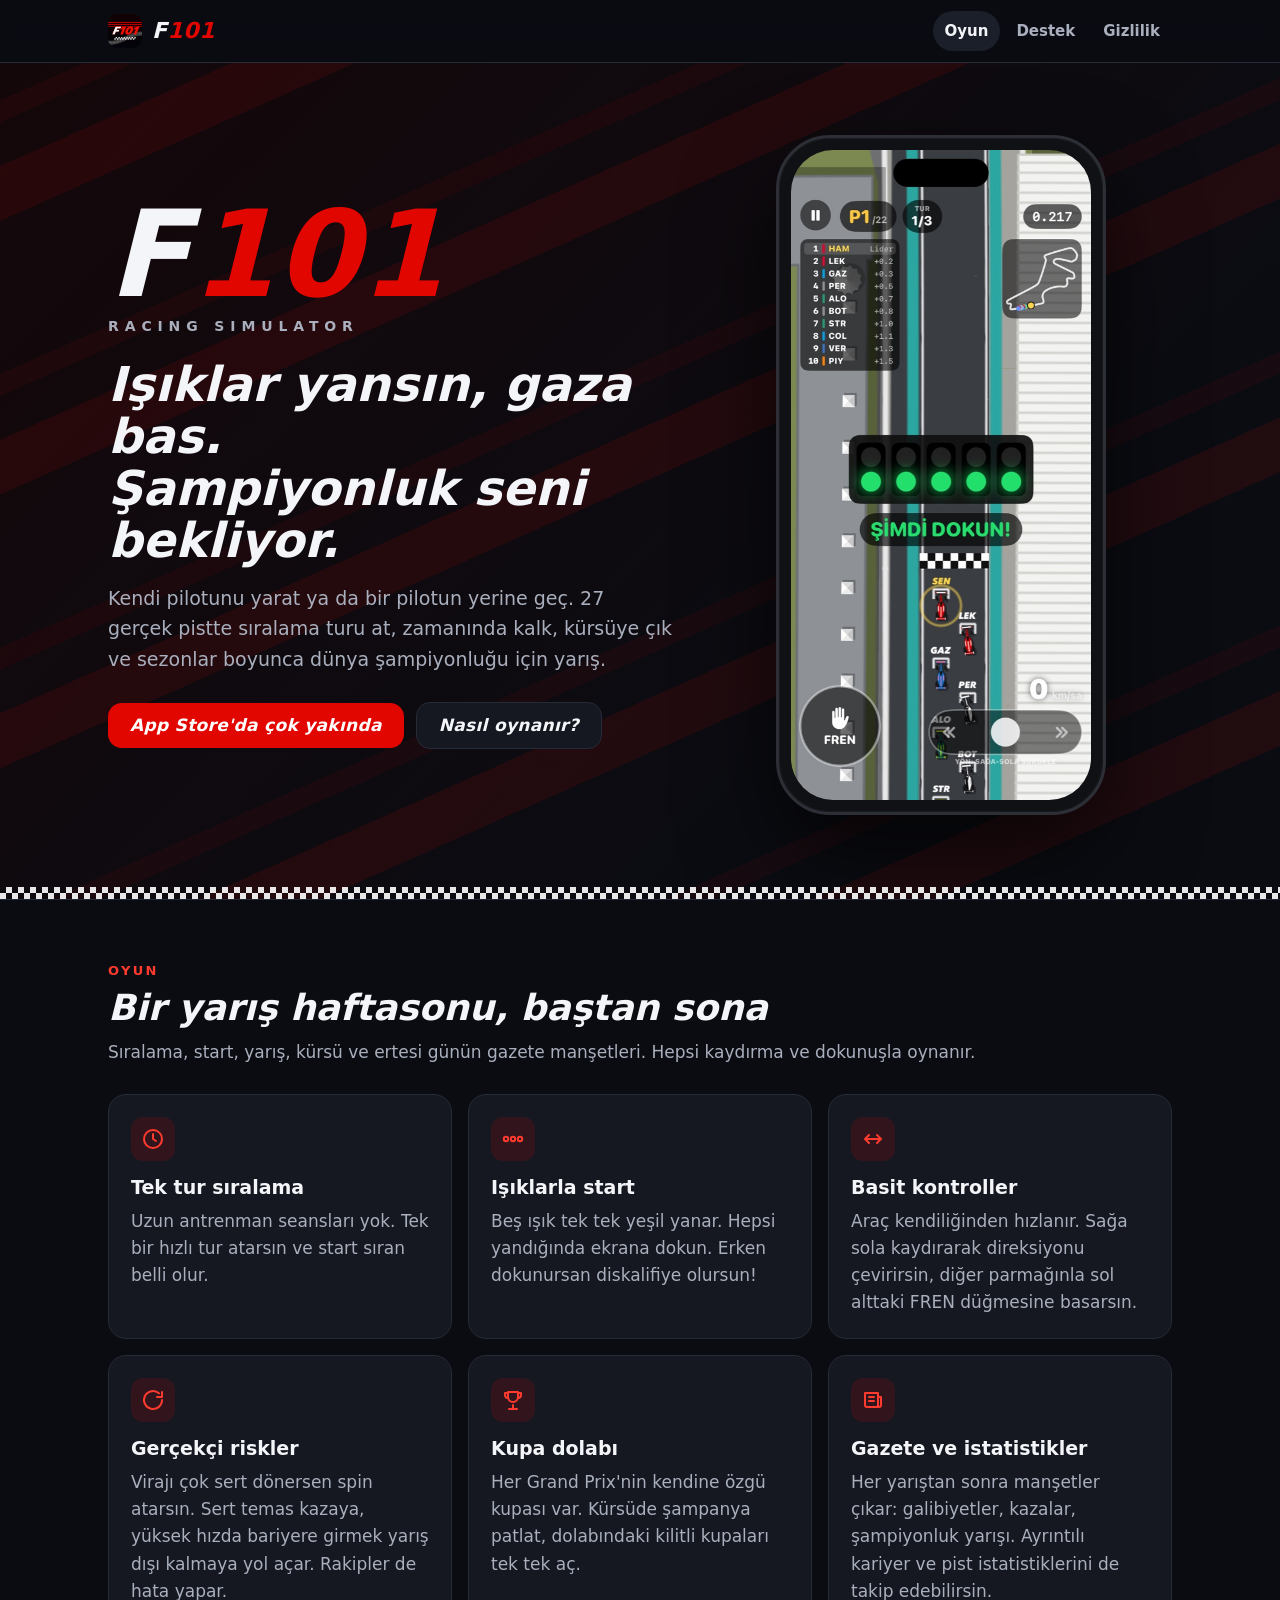
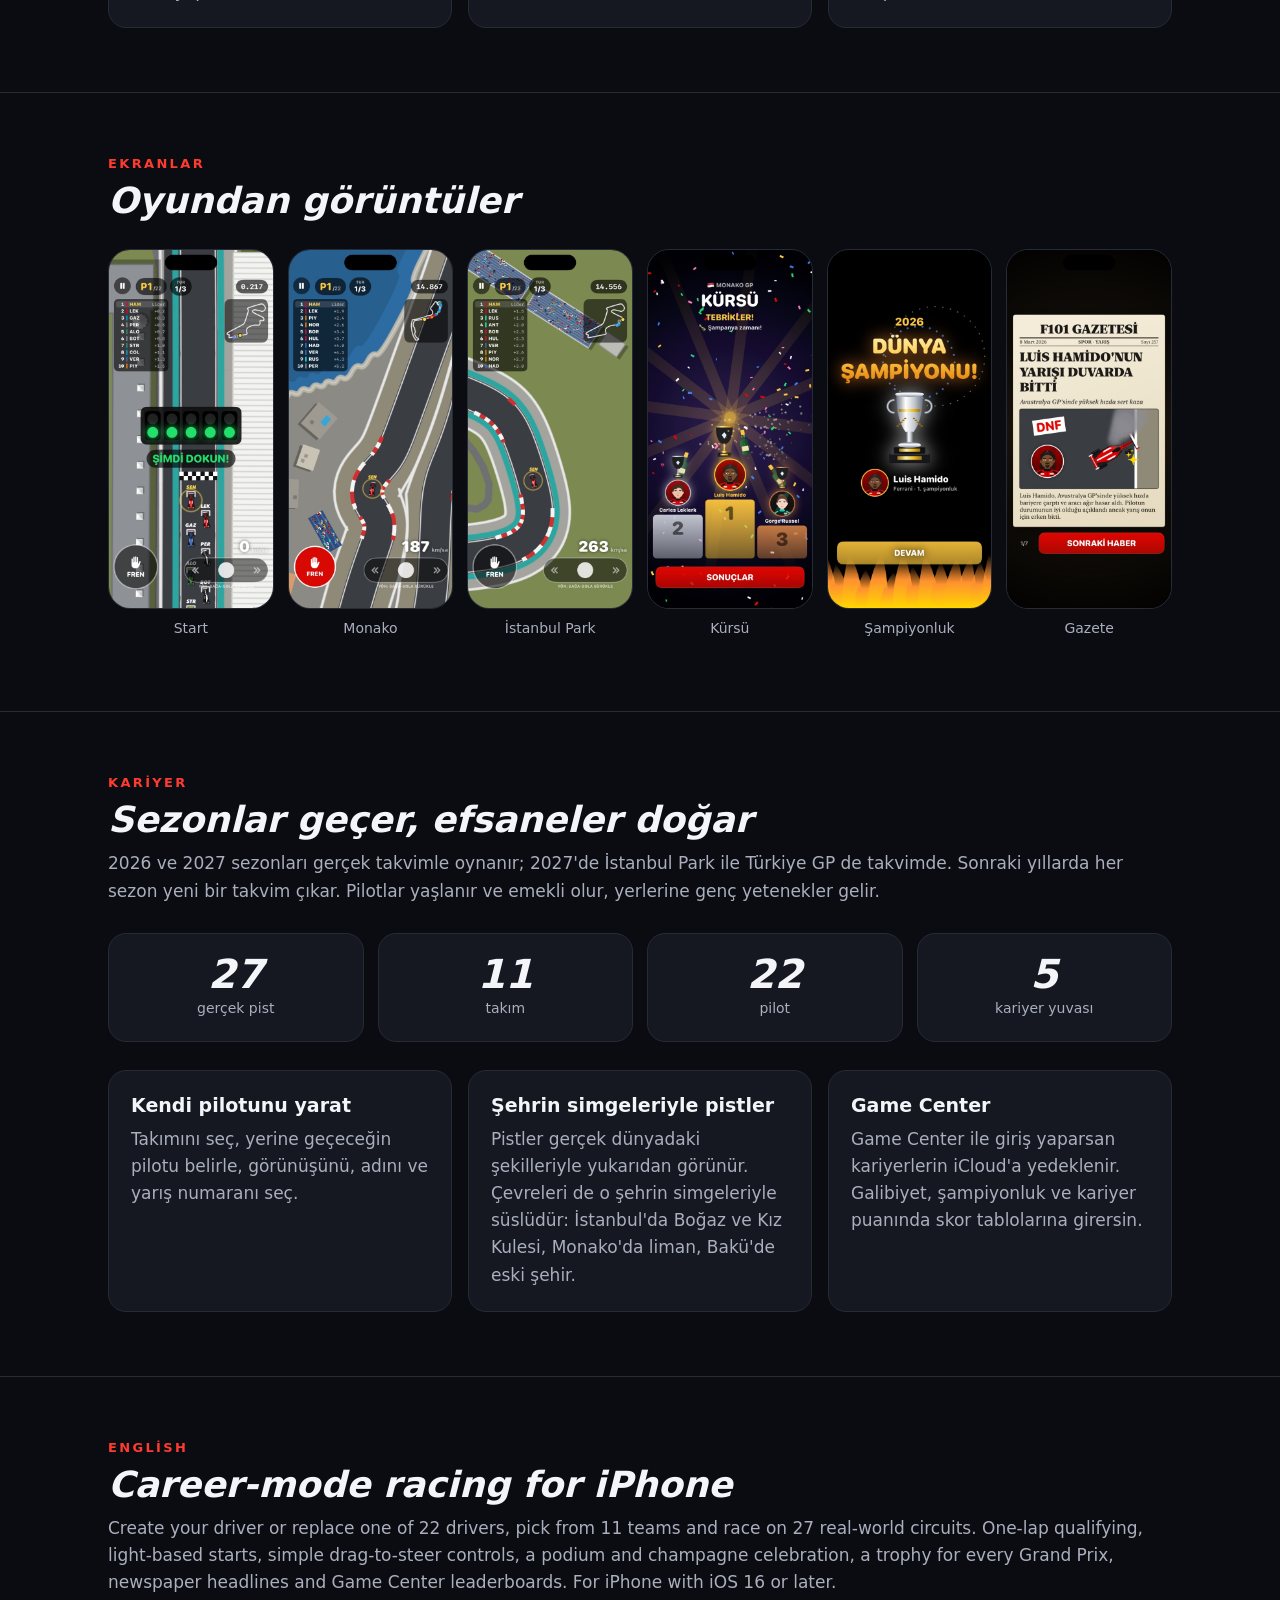
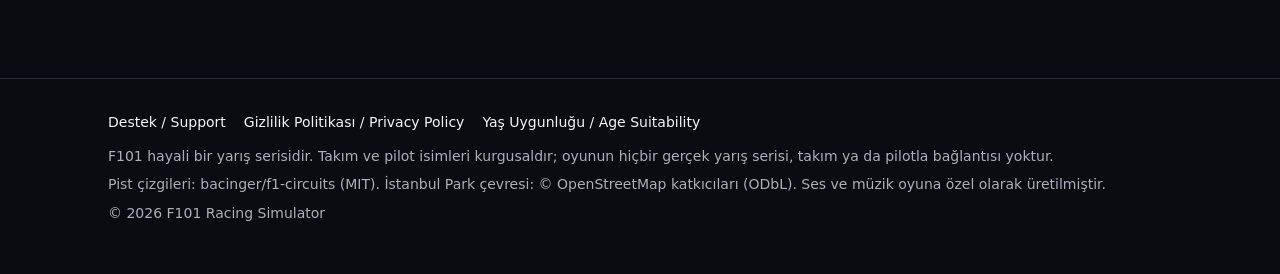
==== commit 2ccaa81e: "Yaş uygunluğu sayfası (App Store Age Suitability URL) Co-Authored-By: Claude Opus 5.5 <noreply@anthr" ====
--- a/index.html
+++ b/index.html
@@ -148,6 +148,7 @@
         <a href="support.html">Destek / Support</a>
         <a href="privacy.html">Gizlilik Politikası / Privacy Policy</a>
         <a href="#" data-store hidden>App Store</a>
+        <a href="age.html">Yaş Uygunluğu / Age Suitability</a>
       </div>
       <p>F101 hayali bir yarış serisidir. Takım ve pilot isimleri kurgusaldır; oyunun hiçbir gerçek yarış serisi, takım ya da pilotla bağlantısı yoktur.</p>
       <p>Pist çizgileri: bacinger/f1-circuits (MIT). İstanbul Park çevresi: © OpenStreetMap katkıcıları (ODbL). Ses ve müzik oyuna özel olarak üretilmiştir.</p>
